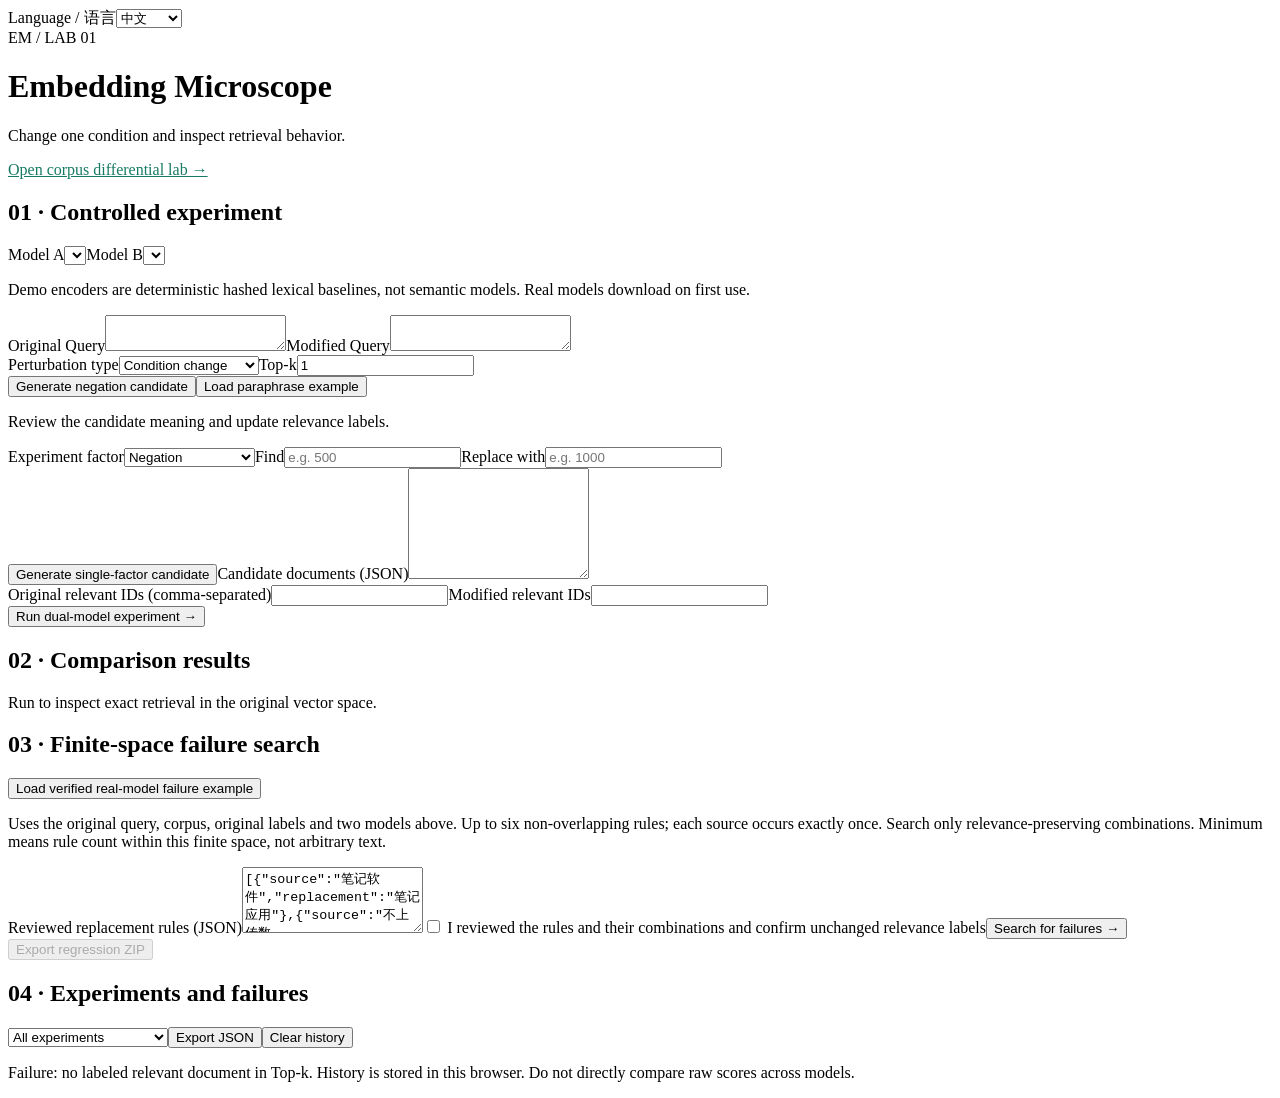
==== app/static/index.en.html @ 6f458c1f "Add bilingual white UI, interactive charts and onboarding" ====
<!doctype html>
<html lang="en"><meta charset="utf-8"><meta name="viewport" content="width=device-width,initial-scale=1"><title>Embedding Microscope</title>
<link rel="stylesheet" href="/static/style.css">
<body><label class="language-control">Language / 语言<select id="languageSwitch" aria-label="Language / 语言"><option value="zh">中文</option><option value="en">English</option></select></label><header><span class="badge">EM / LAB 01</span><h1>Embedding Microscope</h1><p>Change one condition and inspect retrieval behavior.</p><a href="/static/lab.html" style="color:#177b63">Open corpus differential lab →</a></header>
<main><section><h2>01 · Controlled experiment</h2><div class="row"><label>Model A<select id="modelA"></select></label><label>Model B<select id="modelB"></select></label></div><p class="hint">Demo encoders are deterministic hashed lexical baselines, not semantic models. Real models download on first use.</p>
<label>Original Query<textarea id="query"></textarea></label><label>Modified Query<textarea id="variant"></textarea></label>
<div class="row"><label>Perturbation type<select id="kind"><option value="condition_change">Condition change</option><option value="meaning_preserving">Meaning preserving</option></select></label><label>Top-k<input id="k" type="number" min="1" value="1"></label></div>
<div class="row"><button id="negate" class="secondary">Generate negation candidate</button><button id="rewrite" class="secondary">Load paraphrase example</button></div><p class="hint">Review the candidate meaning and update relevance labels.</p>
<div class="row"><label>Experiment factor<select id="factor"><option value="否定">Negation</option><option value="数字阈值">Numeric threshold</option><option value="实体">Entity</option><option value="关系方向">Relation direction</option><option value="同义改写">Paraphrase</option><option value="自定义">Custom</option></select></label><label>Find<input id="findText" placeholder="e.g. 500"></label><label>Replace with<input id="replaceText" placeholder="e.g. 1000"></label></div><button id="replace" class="secondary">Generate single-factor candidate</button><label>Candidate documents (JSON)<textarea id="documents" class="code" rows="7"></textarea></label><div class="row"><label>Original relevant IDs (comma-separated)<input id="before"></label><label>Modified relevant IDs<input id="after"></label></div>
<button id="run">Run dual-model experiment →</button><p id="status" role="status"></p></section>
<section><h2>02 · Comparison results</h2><div id="results"><p class="empty">Run to inspect exact retrieval in the original vector space.</p></div></section>
<section class="wide"><h2>03 · Finite-space failure search</h2><button id="loadHunt" class="secondary">Load verified real-model failure example</button><p class="hint">Uses the original query, corpus, original labels and two models above. Up to six non-overlapping rules; each source occurs exactly once. Search only relevance-preserving combinations. Minimum means rule count within this finite space, not arbitrary text.</p><label>Reviewed replacement rules (JSON)<textarea id="rules" class="code" rows="4">[{"source":"笔记软件","replacement":"笔记应用"},{"source":"不上传数据","replacement":"数据仅存本地"}]</textarea></label><label><input id="approved" type="checkbox" style="display:inline;width:auto"> I reviewed the rules and their combinations and confirm unchanged relevance labels</label><button id="hunt">Search for failures →</button><button id="bundle" class="secondary" disabled>Export regression ZIP</button><p id="huntStatus" role="status"></p><div id="huntResults"></div></section><section class="wide"><div class="row"><h2>04 · Experiments and failures</h2><select id="filter"><option value="all">All experiments</option><option value="failure">Retrieval failures only</option><option value="regression">Recall regressions only</option></select><button id="export" class="secondary">Export JSON</button><button id="clear" class="secondary">Clear history</button></div><p class="hint">Failure: no labeled relevant document in Top-k. History is stored in this browser. Do not directly compare raw scores across models.</p><div id="history"></div></section></main>
<script src="/static/language.js"></script></body></html>
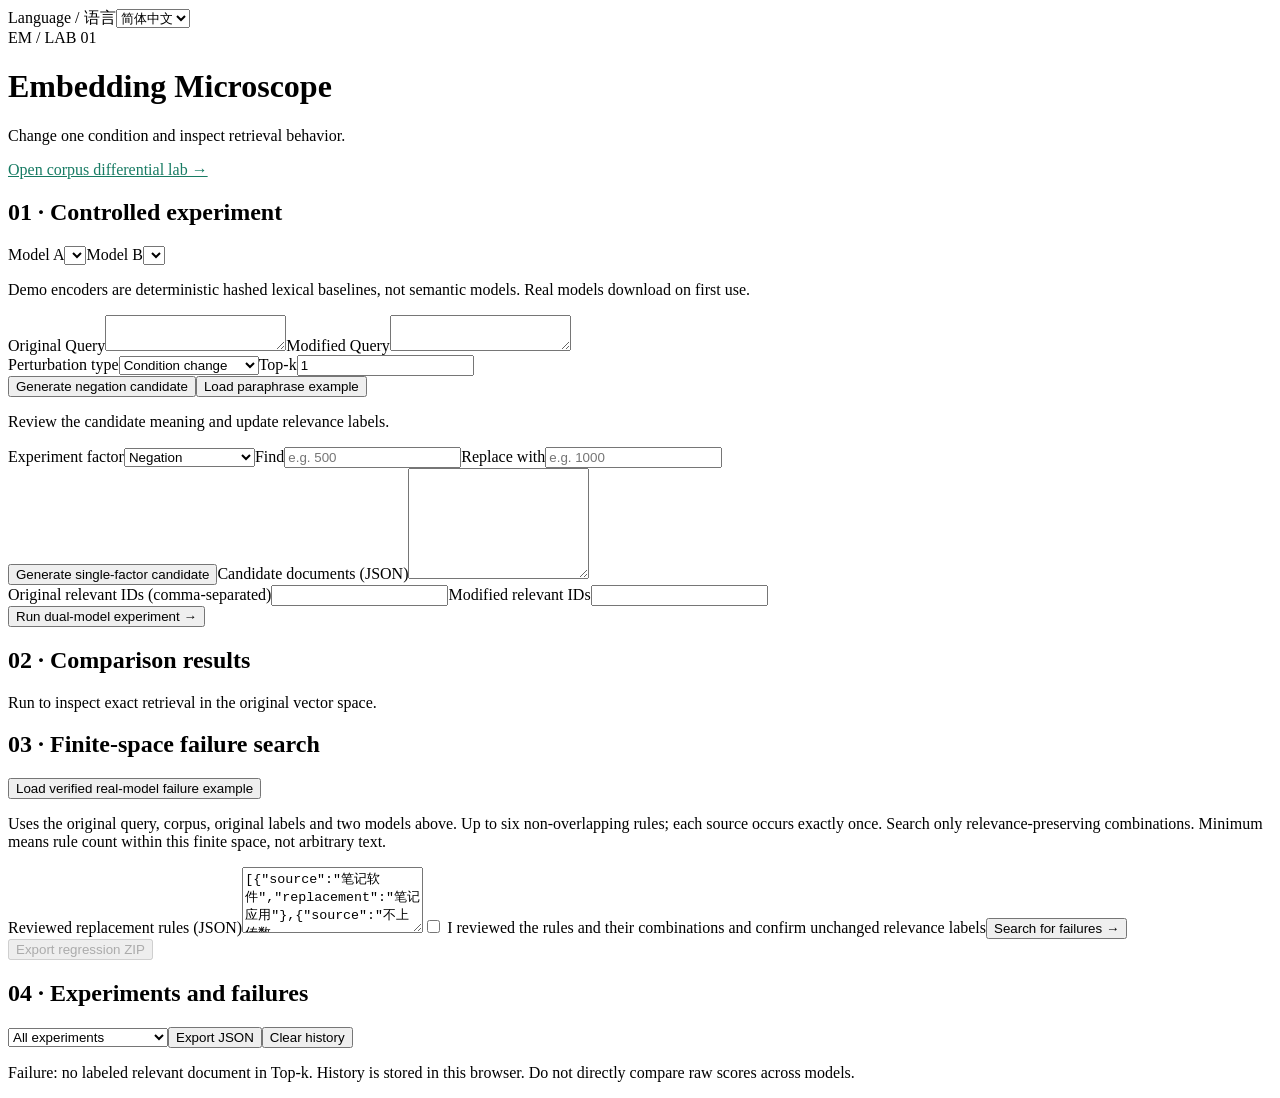
==== commit a72bf5e8: "Improve plain-language introduction and add three UI languages" ====
--- a/app/static/index.en.html
+++ b/app/static/index.en.html
@@ -1,7 +1,7 @@
 <!doctype html>
 <html lang="en"><meta charset="utf-8"><meta name="viewport" content="width=device-width,initial-scale=1"><title>Embedding Microscope</title>
 <link rel="stylesheet" href="/static/style.css">
-<body><label class="language-control">Language / 语言<select id="languageSwitch" aria-label="Language / 语言"><option value="zh">中文</option><option value="en">English</option></select></label><header><span class="badge">EM / LAB 01</span><h1>Embedding Microscope</h1><p>Change one condition and inspect retrieval behavior.</p><a href="/static/lab.html" style="color:#177b63">Open corpus differential lab →</a></header>
+<body><label class="language-control">Language / 语言<select id="languageSwitch" aria-label="Language / 语言"><option value="zh">简体中文</option><option value="zh-Hant">繁體中文</option><option value="en">English</option></select></label><header><span class="badge">EM / LAB 01</span><h1>Embedding Microscope</h1><p>Change one condition and inspect retrieval behavior.</p><a href="/static/lab.html" style="color:#177b63">Open corpus differential lab →</a></header>
 <main><section><h2>01 · Controlled experiment</h2><div class="row"><label>Model A<select id="modelA"></select></label><label>Model B<select id="modelB"></select></label></div><p class="hint">Demo encoders are deterministic hashed lexical baselines, not semantic models. Real models download on first use.</p>
 <label>Original Query<textarea id="query"></textarea></label><label>Modified Query<textarea id="variant"></textarea></label>
 <div class="row"><label>Perturbation type<select id="kind"><option value="condition_change">Condition change</option><option value="meaning_preserving">Meaning preserving</option></select></label><label>Top-k<input id="k" type="number" min="1" value="1"></label></div>
